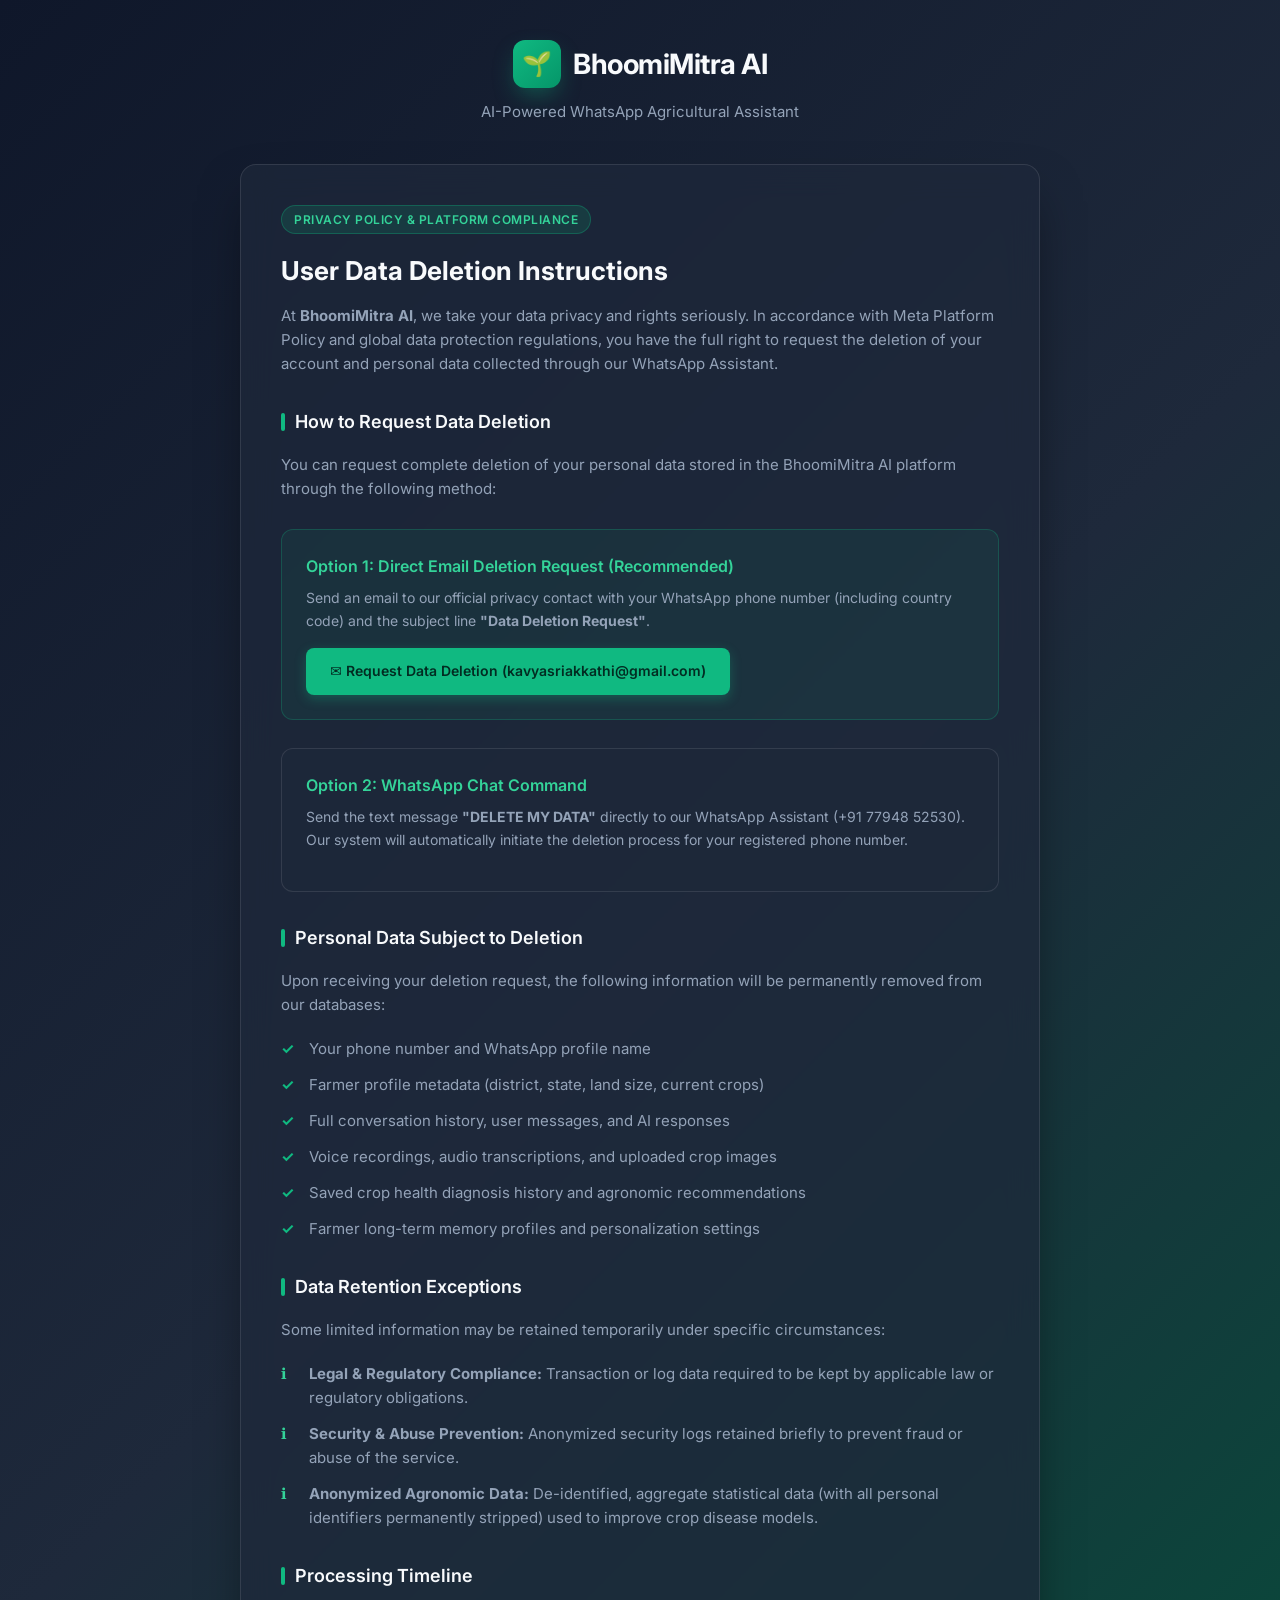
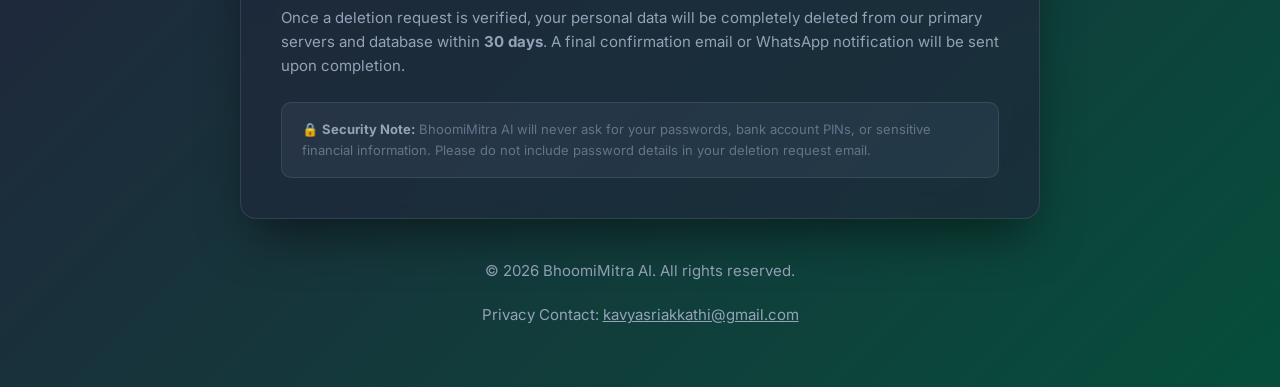
==== data-deletion.html @ cb56b568 "feat: add public data deletion instructions page" ====
<!DOCTYPE html>
<html lang="en">
<head>
    <meta charset="UTF-8">
    <meta name="viewport" content="width=device-width, initial-scale=1.0">
    <title>Data Deletion Instructions — BhoomiMitra AI</title>
    <meta name="description" content="Official User Data Deletion Instructions for BhoomiMitra AI WhatsApp Farming Assistant. Learn how to request deletion of your personal information.">
    
    <!-- Google Fonts -->
    <link rel="preconnect" href="https://fonts.googleapis.com">
    <link rel="preconnect" href="https://fonts.gstatic.com" crossorigin>
    <link href="https://fonts.googleapis.com/css2?family=Inter:wght@300;400;500;600;700&display=swap" rel="stylesheet">
    
    <style>
        :root {
            --bg-gradient: linear-gradient(135deg, #0f172a 0%, #1e293b 50%, #064e3b 100%);
            --card-bg: rgba(30, 41, 59, 0.7);
            --card-border: rgba(255, 255, 255, 0.1);
            --text-primary: #f8fafc;
            --text-secondary: #94a3b8;
            --text-muted: #64748b;
            --accent-green: #10b981;
            --accent-green-hover: #059669;
            --accent-light: #34d399;
            --badge-bg: rgba(16, 185, 129, 0.15);
            --badge-border: rgba(16, 185, 129, 0.3);
            --card-radius: 16px;
            --font-family: 'Inter', system-ui, -apple-system, BlinkMacSystemFont, sans-serif;
        }

        * {
            box-sizing: border-box;
            margin: 0;
            padding: 0;
        }

        body {
            font-family: var(--font-family);
            background: var(--bg-gradient);
            color: var(--text-primary);
            min-height: 100vh;
            line-height: 1.6;
            padding: 40px 20px;
            display: flex;
            justify-content: center;
            align-items: flex-start;
        }

        .container {
            max-width: 800px;
            width: 100%;
            margin: 0 auto;
        }

        /* Header Branding */
        .brand-header {
            text-align: center;
            margin-bottom: 40px;
        }

        .brand-logo {
            display: inline-flex;
            align-items: center;
            gap: 12px;
            margin-bottom: 12px;
            text-decoration: none;
        }

        .logo-icon {
            width: 48px;
            height: 48px;
            background: linear-gradient(135deg, #10b981, #059669);
            border-radius: 12px;
            display: flex;
            align-items: center;
            justify-content: center;
            font-size: 24px;
            box-shadow: 0 10px 25px -5px rgba(16, 185, 129, 0.4);
        }

        .brand-name {
            font-size: 28px;
            font-weight: 700;
            color: var(--text-primary);
            letter-spacing: -0.5px;
        }

        .brand-subtitle {
            font-size: 15px;
            color: var(--text-secondary);
        }

        /* Main Card */
        .card {
            background: var(--card-bg);
            backdrop-filter: blur(16px);
            -webkit-backdrop-filter: blur(16px);
            border: 1px solid var(--card-border);
            border-radius: var(--card-radius);
            padding: 40px;
            box-shadow: 0 25px 50px -12px rgba(0, 0, 0, 0.5);
            margin-bottom: 30px;
        }

        h1 {
            font-size: 26px;
            font-weight: 700;
            margin-bottom: 16px;
            color: var(--text-primary);
            line-height: 1.3;
        }

        .badge {
            display: inline-block;
            padding: 4px 12px;
            background: var(--badge-bg);
            border: 1px solid var(--badge-border);
            color: var(--accent-light);
            border-radius: 20px;
            font-size: 12px;
            font-weight: 600;
            text-transform: uppercase;
            letter-spacing: 0.5px;
            margin-bottom: 20px;
        }

        p {
            color: var(--text-secondary);
            font-size: 15px;
            margin-bottom: 20px;
        }

        h2 {
            font-size: 18px;
            font-weight: 600;
            color: var(--text-primary);
            margin: 32px 0 16px 0;
            display: flex;
            align-items: center;
            gap: 10px;
        }

        h2::before {
            content: '';
            display: inline-block;
            width: 4px;
            height: 18px;
            background: var(--accent-green);
            border-radius: 2px;
        }

        /* List Items */
        ul {
            list-style: none;
            margin-bottom: 24px;
        }

        li {
            position: relative;
            padding-left: 28px;
            color: var(--text-secondary);
            font-size: 15px;
            margin-bottom: 12px;
        }

        li::before {
            content: '✓';
            position: absolute;
            left: 0;
            top: 0;
            color: var(--accent-green);
            font-weight: 700;
        }

        .retention-list li::before {
            content: 'ℹ';
            color: var(--accent-light);
        }

        /* Action Box */
        .action-box {
            background: rgba(16, 185, 129, 0.08);
            border: 1px solid rgba(16, 185, 129, 0.25);
            border-radius: 12px;
            padding: 24px;
            margin: 28px 0;
        }

        .action-box h3 {
            font-size: 16px;
            font-weight: 600;
            color: var(--accent-light);
            margin-bottom: 8px;
        }

        .action-box p {
            margin-bottom: 16px;
            font-size: 14px;
            color: var(--text-secondary);
        }

        .contact-email-btn {
            display: inline-flex;
            align-items: center;
            gap: 8px;
            background: var(--accent-green);
            color: #022c22;
            text-decoration: none;
            padding: 12px 24px;
            border-radius: 8px;
            font-weight: 600;
            font-size: 14px;
            transition: all 0.2s ease;
            box-shadow: 0 4px 12px rgba(16, 185, 129, 0.3);
        }

        .contact-email-btn:hover {
            background: var(--accent-green-hover);
            transform: translateY(-1px);
        }

        .info-notice {
            background: rgba(100, 116, 139, 0.15);
            border: 1px solid rgba(100, 116, 139, 0.3);
            border-radius: 10px;
            padding: 16px 20px;
            font-size: 13px;
            color: var(--text-muted);
            margin-top: 24px;
        }

        .info-notice strong {
            color: var(--text-secondary);
        }

        /* Footer */
        footer {
            text-align: center;
            font-size: 13px;
            color: var(--text-muted);
            margin-top: 40px;
        }

        footer a {
            color: var(--text-secondary);
            text-decoration: underline;
        }

        /* Responsive Design */
        @media (max-width: 640px) {
            body {
                padding: 20px 14px;
            }
            .card {
                padding: 24px 20px;
            }
            h1 {
                font-size: 22px;
            }
            .brand-name {
                font-size: 24px;
            }
        }
    </style>
</head>
<body>

    <div class="container">
        <!-- Branding Header -->
        <header class="brand-header">
            <div class="brand-logo">
                <div class="logo-icon">🌱</div>
                <span class="brand-name">BhoomiMitra AI</span>
            </div>
            <p class="brand-subtitle">AI-Powered WhatsApp Agricultural Assistant</p>
        </header>

        <!-- Main Content Card -->
        <main class="card">
            <span class="badge">Privacy Policy & Platform Compliance</span>
            <h1>User Data Deletion Instructions</h1>
            
            <p>
                At <strong>BhoomiMitra AI</strong>, we take your data privacy and rights seriously. In accordance with Meta Platform Policy and global data protection regulations, you have the full right to request the deletion of your account and personal data collected through our WhatsApp Assistant.
            </p>

            <!-- How to Request Deletion -->
            <h2>How to Request Data Deletion</h2>
            <p>
                You can request complete deletion of your personal data stored in the BhoomiMitra AI platform through the following method:
            </p>

            <div class="action-box">
                <h3>Option 1: Direct Email Deletion Request (Recommended)</h3>
                <p>
                    Send an email to our official privacy contact with your WhatsApp phone number (including country code) and the subject line <strong>"Data Deletion Request"</strong>.
                </p>
                <a href="mailto:kavyasriakkathi@gmail.com?subject=Data%20Deletion%20Request%20-%20BhoomiMitra%20AI" class="contact-email-btn">
                    ✉ Request Data Deletion (kavyasriakkathi@gmail.com)
                </a>
            </div>

            <div class="action-box" style="background: rgba(30, 41, 59, 0.5); border-color: rgba(255, 255, 255, 0.1);">
                <h3>Option 2: WhatsApp Chat Command</h3>
                <p>
                    Send the text message <strong>"DELETE MY DATA"</strong> directly to our WhatsApp Assistant (+91 77948 52530). Our system will automatically initiate the deletion process for your registered phone number.
                </p>
            </div>

            <!-- What Data Will Be Deleted -->
            <h2>Personal Data Subject to Deletion</h2>
            <p>Upon receiving your deletion request, the following information will be permanently removed from our databases:</p>
            <ul>
                <li>Your phone number and WhatsApp profile name</li>
                <li>Farmer profile metadata (district, state, land size, current crops)</li>
                <li>Full conversation history, user messages, and AI responses</li>
                <li>Voice recordings, audio transcriptions, and uploaded crop images</li>
                <li>Saved crop health diagnosis history and agronomic recommendations</li>
                <li>Farmer long-term memory profiles and personalization settings</li>
            </ul>

            <!-- Data Retention Exceptions -->
            <h2>Data Retention Exceptions</h2>
            <p>Some limited information may be retained temporarily under specific circumstances:</p>
            <ul class="retention-list">
                <li><strong>Legal & Regulatory Compliance:</strong> Transaction or log data required to be kept by applicable law or regulatory obligations.</li>
                <li><strong>Security & Abuse Prevention:</strong> Anonymized security logs retained briefly to prevent fraud or abuse of the service.</li>
                <li><strong>Anonymized Agronomic Data:</strong> De-identified, aggregate statistical data (with all personal identifiers permanently stripped) used to improve crop disease models.</li>
            </ul>

            <!-- Processing Timeline -->
            <h2>Processing Timeline</h2>
            <p>
                Once a deletion request is verified, your personal data will be completely deleted from our primary servers and database within <strong>30 days</strong>. A final confirmation email or WhatsApp notification will be sent upon completion.
            </p>

            <!-- Security Notice -->
            <div class="info-notice">
                🔒 <strong>Security Note:</strong> BhoomiMitra AI will never ask for your passwords, bank account PINs, or sensitive financial information. Please do not include password details in your deletion request email.
            </div>
        </main>

        <!-- Footer -->
        <footer>
            <p>© 2026 BhoomiMitra AI. All rights reserved.</p>
            <p>Privacy Contact: <a href="mailto:kavyasriakkathi@gmail.com">kavyasriakkathi@gmail.com</a></p>
        </footer>
    </div>

</body>
</html>
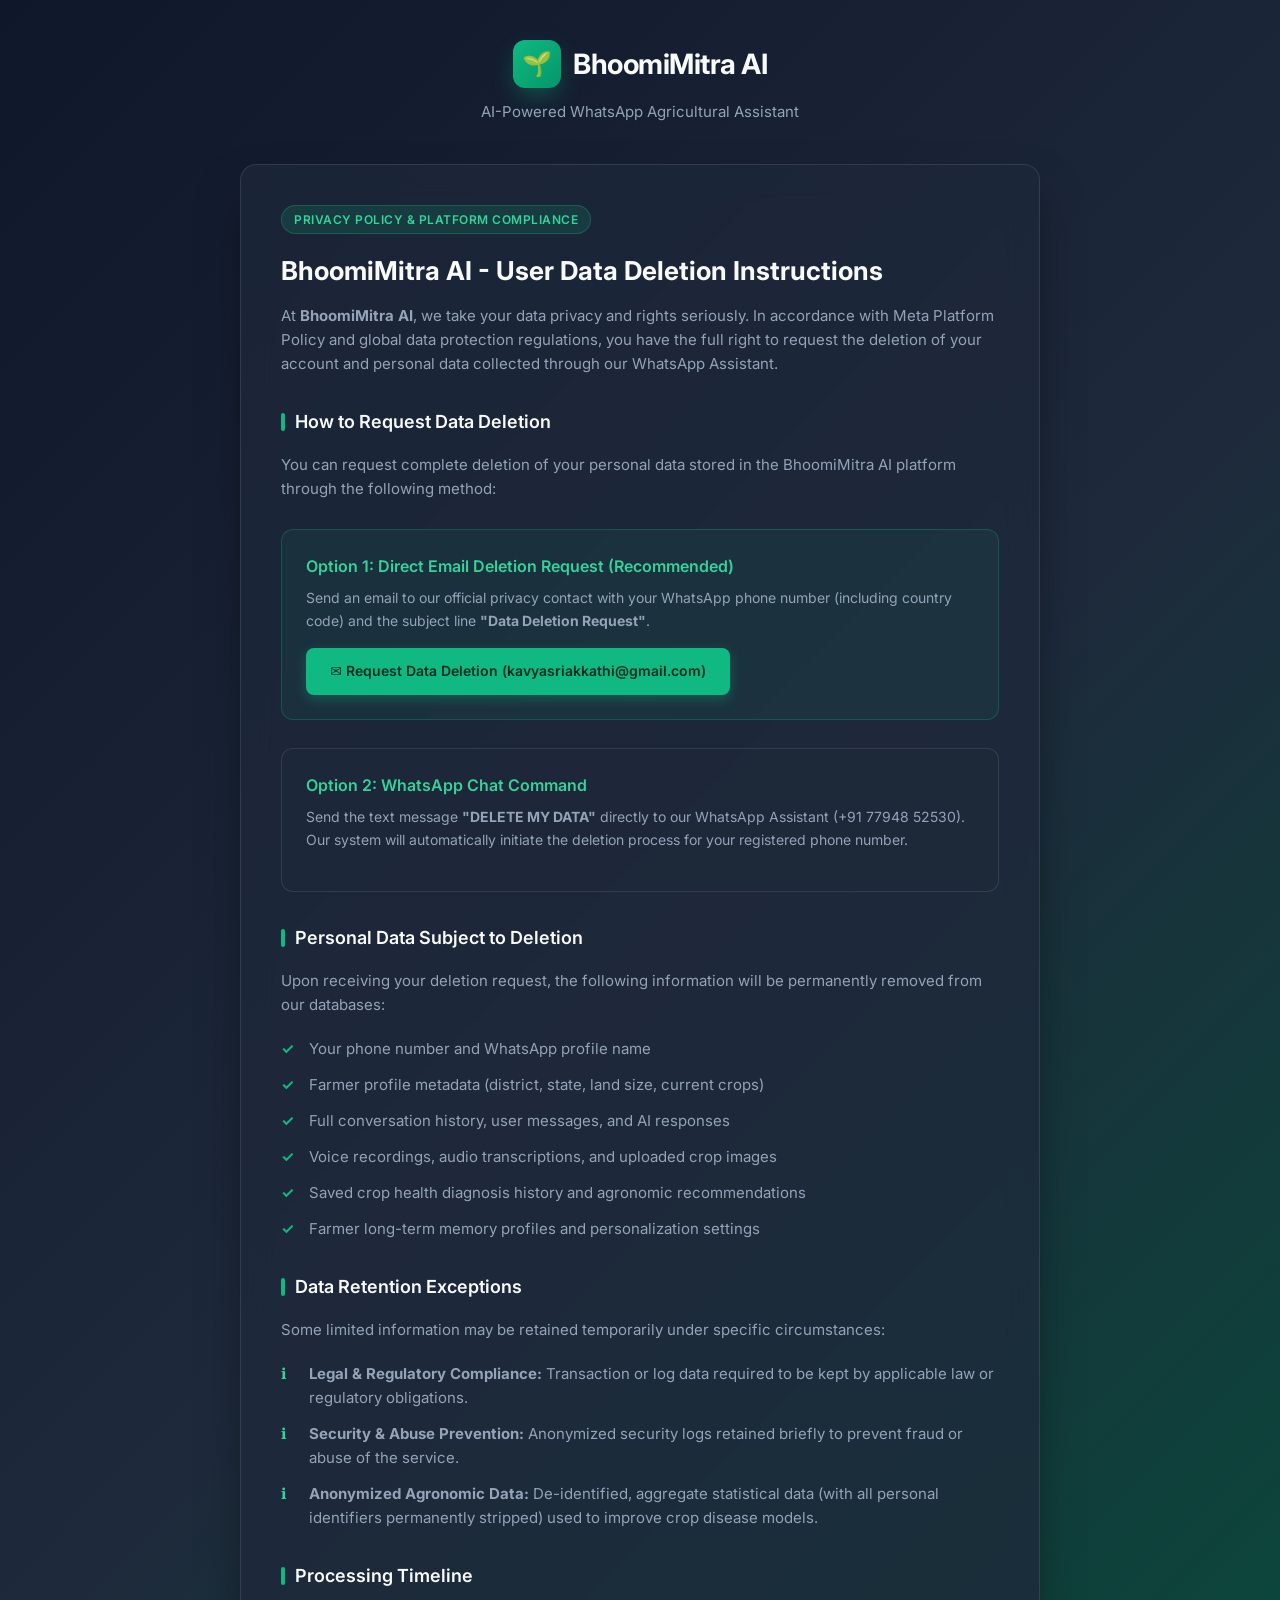
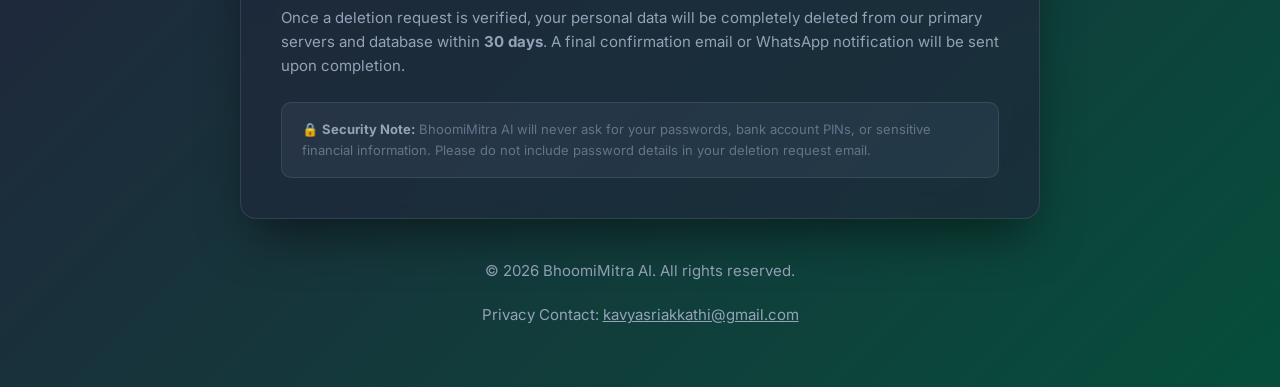
==== commit 3ea09558: "feat: add GET and HEAD data-deletion endpoint for Meta Dashboard validation" ====
--- a/data-deletion.html
+++ b/data-deletion.html
@@ -3,8 +3,8 @@
 <head>
     <meta charset="UTF-8">
     <meta name="viewport" content="width=device-width, initial-scale=1.0">
-    <title>Data Deletion Instructions — BhoomiMitra AI</title>
-    <meta name="description" content="Official User Data Deletion Instructions for BhoomiMitra AI WhatsApp Farming Assistant. Learn how to request deletion of your personal information.">
+    <title>BhoomiMitra AI - User Data Deletion Instructions</title>
+    <meta name="description" content="BhoomiMitra AI - User Data Deletion Instructions for WhatsApp Farming Assistant. Learn how to request deletion of your personal information.">
     
     <!-- Google Fonts -->
     <link rel="preconnect" href="https://fonts.googleapis.com">
@@ -278,7 +278,7 @@
         <!-- Main Content Card -->
         <main class="card">
             <span class="badge">Privacy Policy & Platform Compliance</span>
-            <h1>User Data Deletion Instructions</h1>
+            <h1>BhoomiMitra AI - User Data Deletion Instructions</h1>
             
             <p>
                 At <strong>BhoomiMitra AI</strong>, we take your data privacy and rights seriously. In accordance with Meta Platform Policy and global data protection regulations, you have the full right to request the deletion of your account and personal data collected through our WhatsApp Assistant.
